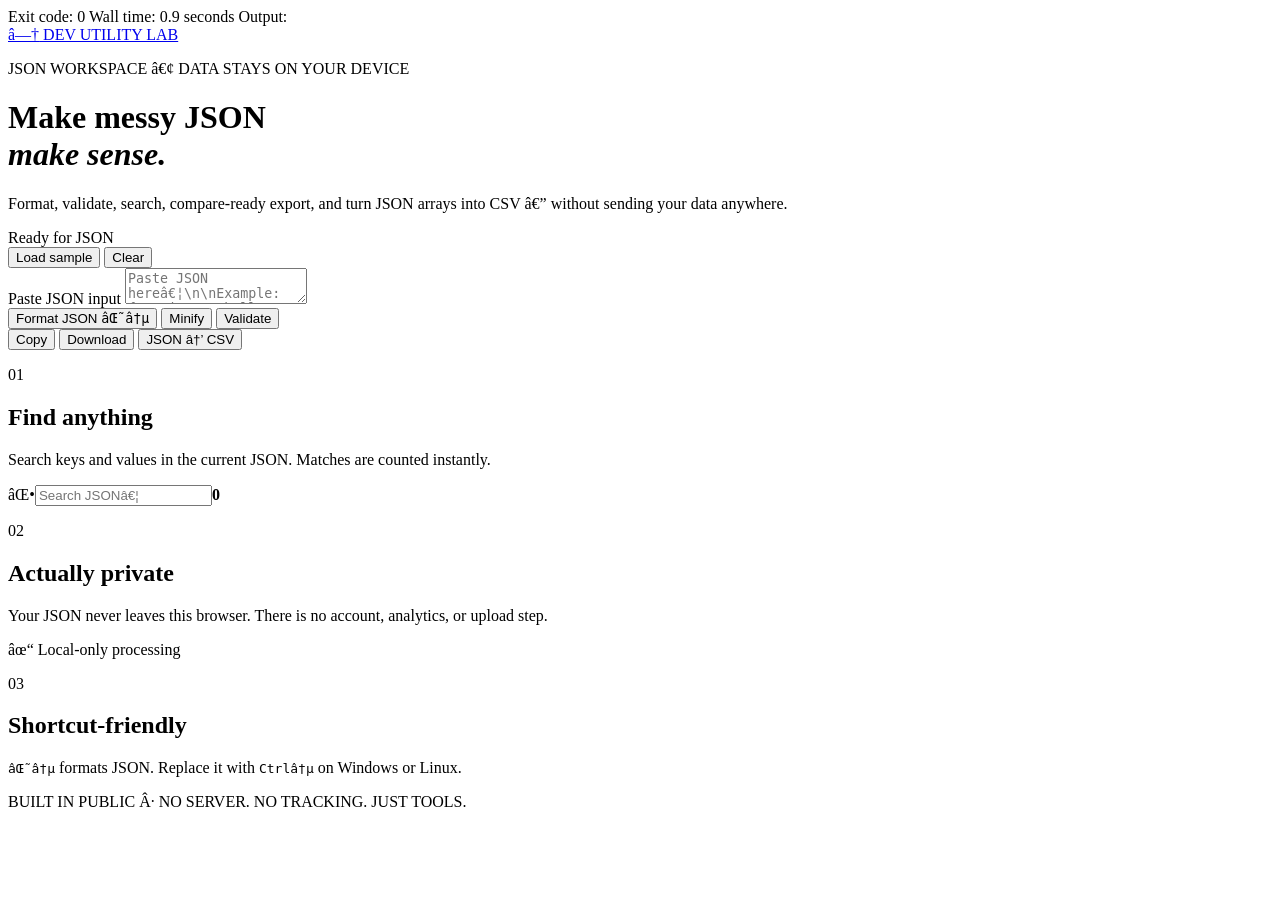
==== index.html @ 0e0b7e1f "feat: add JSON workspace interface" ====
Exit code: 0
Wall time: 0.9 seconds
Output:
<!doctype html>
<html lang="en">
  <head>
    <meta charset="UTF-8" />
    <meta name="viewport" content="width=device-width, initial-scale=1.0" />
    <meta name="description" content="A private, browser-based workspace for formatting, validating, searching, and converting JSON." />
    <title>Dev Utility Lab â€” JSON Workspace</title>
    <link rel="preconnect" href="https://fonts.googleapis.com" />
    <link rel="preconnect" href="https://fonts.gstatic.com" crossorigin />
    <link href="https://fonts.googleapis.com/css2?family=DM+Mono:wght@400;500&family=Manrope:wght@400;500;600;700;800&display=swap" rel="stylesheet" />
    <link rel="stylesheet" href="styles.css" />
  </head>
  <body>
    <main class="shell">
      <header class="hero">
        <a class="brand" href="#top" aria-label="Dev Utility Lab home"><span>â—†</span> DEV UTILITY LAB</a>
        <p class="eyebrow">JSON WORKSPACE <span>â€¢</span> DATA STAYS ON YOUR DEVICE</p>
        <h1>Make messy JSON<br /><em>make sense.</em></h1>
        <p class="intro">Format, validate, search, compare-ready export, and turn JSON arrays into CSV â€” without sending your data anywhere.</p>
      </header>

      <section class="workspace" aria-label="JSON editor">
        <div class="toolbar">
          <div class="status"><span id="status-dot"></span><span id="status">Ready for JSON</span></div>
          <div class="actions">
            <button class="text-button" id="sample">Load sample</button>
            <button class="text-button danger" id="clear">Clear</button>
          </div>
        </div>
        <label class="sr-only" for="input">Paste JSON input</label>
        <textarea id="input" spellcheck="false" placeholder='Paste JSON hereâ€¦\n\nExample: {"project":"hello","active":true}'></textarea>
        <div class="command-bar">
          <button id="format" class="primary">Format JSON <kbd>âŒ˜â†µ</kbd></button>
          <button id="minify">Minify</button>
          <button id="validate">Validate</button>
          <div class="command-spacer"></div>
          <button id="copy">Copy</button>
          <button id="download">Download</button>
          <button id="csv">JSON â†’ CSV</button>
        </div>
      </section>

      <section class="tools" aria-label="JSON tools">
        <article class="tool-card">
          <p class="card-number">01</p>
          <h2>Find anything</h2>
          <p>Search keys and values in the current JSON. Matches are counted instantly.</p>
          <label class="search-box" for="search"><span>âŒ•</span><input id="search" placeholder="Search JSONâ€¦" /><b id="matches">0</b></label>
        </article>
        <article class="tool-card privacy-card">
          <p class="card-number">02</p>
          <h2>Actually private</h2>
          <p>Your JSON never leaves this browser. There is no account, analytics, or upload step.</p>
          <div class="privacy-note"><span>âœ“</span> Local-only processing</div>
        </article>
        <article class="tool-card">
          <p class="card-number">03</p>
          <h2>Shortcut-friendly</h2>
          <p><kbd>âŒ˜â†µ</kbd> formats JSON. Replace it with <kbd>Ctrlâ†µ</kbd> on Windows or Linux.</p>
        </article>
      </section>

      <footer>
        <span>BUILT IN PUBLIC Â· <span id="year"></span></span>
        <span>NO SERVER. NO TRACKING. JUST TOOLS.</span>
      </footer>
    </main>
    <script src="app.js"></script>
  </body>
</html>
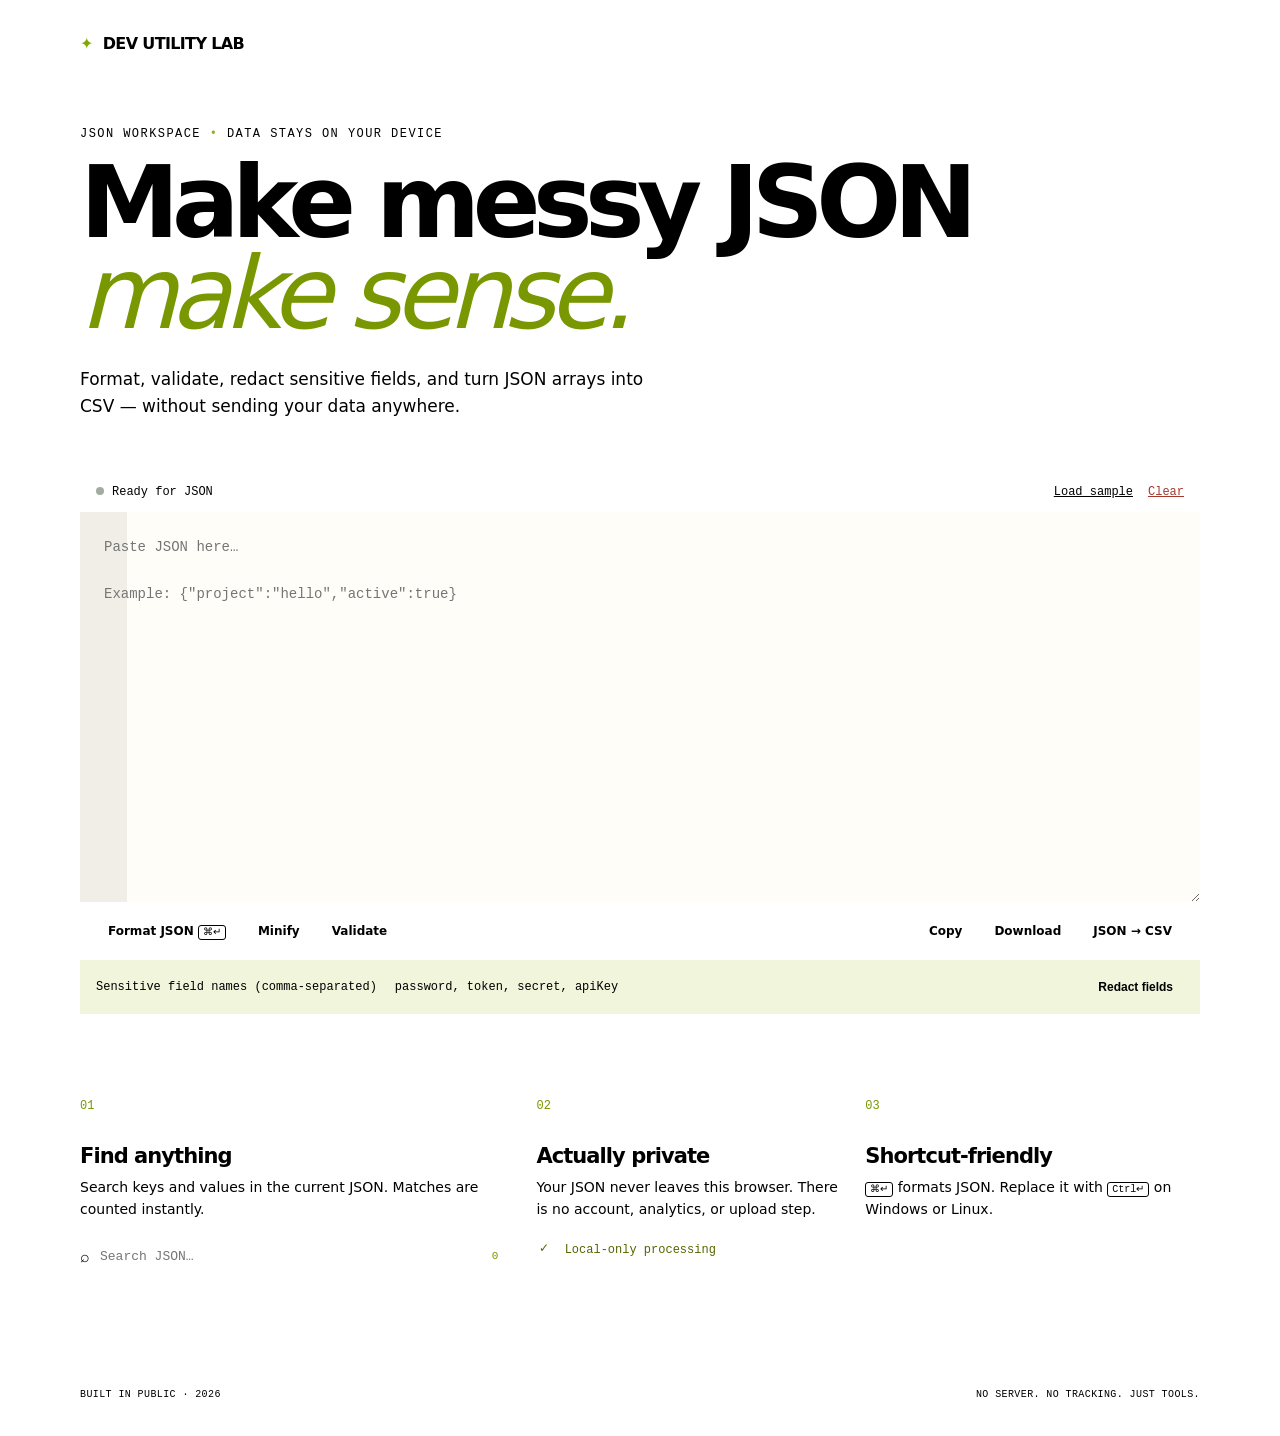
==== commit 1592f64f: "feat: redact sensitive JSON fields" ====
--- a/index.html
+++ b/index.html
@@ -1,13 +1,10 @@
-Exit code: 0
-Wall time: 0.9 seconds
-Output:
 <!doctype html>
 <html lang="en">
   <head>
     <meta charset="UTF-8" />
     <meta name="viewport" content="width=device-width, initial-scale=1.0" />
-    <meta name="description" content="A private, browser-based workspace for formatting, validating, searching, and converting JSON." />
-    <title>Dev Utility Lab â€” JSON Workspace</title>
+    <meta name="description" content="A private, browser-based workspace for formatting, validating, redacting, searching, and converting JSON." />
+    <title>Dev Utility Lab — JSON Workspace</title>
     <link rel="preconnect" href="https://fonts.googleapis.com" />
     <link rel="preconnect" href="https://fonts.gstatic.com" crossorigin />
     <link href="https://fonts.googleapis.com/css2?family=DM+Mono:wght@400;500&family=Manrope:wght@400;500;600;700;800&display=swap" rel="stylesheet" />
@@ -16,30 +13,35 @@
   <body>
     <main class="shell">
       <header class="hero">
-        <a class="brand" href="#top" aria-label="Dev Utility Lab home"><span>â—†</span> DEV UTILITY LAB</a>
-        <p class="eyebrow">JSON WORKSPACE <span>â€¢</span> DATA STAYS ON YOUR DEVICE</p>
+        <a class="brand" href="#top" aria-label="Dev Utility Lab home"><span>✦</span> DEV UTILITY LAB</a>
+        <p class="eyebrow">JSON WORKSPACE <span>•</span> DATA STAYS ON YOUR DEVICE</p>
         <h1>Make messy JSON<br /><em>make sense.</em></h1>
-        <p class="intro">Format, validate, search, compare-ready export, and turn JSON arrays into CSV â€” without sending your data anywhere.</p>
+        <p class="intro">Format, validate, redact sensitive fields, and turn JSON arrays into CSV — without sending your data anywhere.</p>
       </header>
 
       <section class="workspace" aria-label="JSON editor">
         <div class="toolbar">
-          <div class="status"><span id="status-dot"></span><span id="status">Ready for JSON</span></div>
+          <div class="status" aria-live="polite"><span id="status-dot"></span><span id="status">Ready for JSON</span></div>
           <div class="actions">
             <button class="text-button" id="sample">Load sample</button>
             <button class="text-button danger" id="clear">Clear</button>
           </div>
         </div>
         <label class="sr-only" for="input">Paste JSON input</label>
-        <textarea id="input" spellcheck="false" placeholder='Paste JSON hereâ€¦\n\nExample: {"project":"hello","active":true}'></textarea>
+        <textarea id="input" spellcheck="false" placeholder='Paste JSON here…&#10;&#10;Example: {"project":"hello","active":true}'></textarea>
         <div class="command-bar">
-          <button id="format" class="primary">Format JSON <kbd>âŒ˜â†µ</kbd></button>
+          <button id="format" class="primary">Format JSON <kbd>⌘↵</kbd></button>
           <button id="minify">Minify</button>
           <button id="validate">Validate</button>
           <div class="command-spacer"></div>
           <button id="copy">Copy</button>
           <button id="download">Download</button>
-          <button id="csv">JSON â†’ CSV</button>
+          <button id="csv">JSON → CSV</button>
+        </div>
+        <div class="redact-bar">
+          <label for="redact-fields">Sensitive field names <span>(comma-separated)</span></label>
+          <input id="redact-fields" value="password, token, secret, apiKey" spellcheck="false" />
+          <button id="redact" type="button">Redact fields</button>
         </div>
       </section>
 
@@ -48,27 +50,26 @@
           <p class="card-number">01</p>
           <h2>Find anything</h2>
           <p>Search keys and values in the current JSON. Matches are counted instantly.</p>
-          <label class="search-box" for="search"><span>âŒ•</span><input id="search" placeholder="Search JSONâ€¦" /><b id="matches">0</b></label>
+          <label class="search-box" for="search"><span>⌕</span><input id="search" placeholder="Search JSON…" /><b id="matches">0</b></label>
         </article>
         <article class="tool-card privacy-card">
           <p class="card-number">02</p>
           <h2>Actually private</h2>
           <p>Your JSON never leaves this browser. There is no account, analytics, or upload step.</p>
-          <div class="privacy-note"><span>âœ“</span> Local-only processing</div>
+          <div class="privacy-note"><span>✓</span> Local-only processing</div>
         </article>
         <article class="tool-card">
           <p class="card-number">03</p>
           <h2>Shortcut-friendly</h2>
-          <p><kbd>âŒ˜â†µ</kbd> formats JSON. Replace it with <kbd>Ctrlâ†µ</kbd> on Windows or Linux.</p>
+          <p><kbd>⌘↵</kbd> formats JSON. Replace it with <kbd>Ctrl↵</kbd> on Windows or Linux.</p>
         </article>
       </section>
 
       <footer>
-        <span>BUILT IN PUBLIC Â· <span id="year"></span></span>
+        <span>BUILT IN PUBLIC · <span id="year"></span></span>
         <span>NO SERVER. NO TRACKING. JUST TOOLS.</span>
       </footer>
     </main>
     <script src="app.js"></script>
   </body>
 </html>
-
--- a/styles.css
+++ b/styles.css
@@ -0,0 +1,12 @@
+Exit code: 0
+Wall time: 0.8 seconds
+Output:
+:root { --ink:#17211e; --paper:#f6f2e9; --lime:#d6ff4d; --muted:#6c746f; --line:#cdd1c8; --panel:#fffdf8; }
+* { box-sizing:border-box; } body { margin:0; background:var(--paper); color:var(--ink); font-family:Manrope,system-ui,sans-serif; } button,input,textarea { font:inherit; } button { cursor:pointer; }
+.shell { width:min(1120px,calc(100% - 40px)); margin:auto; }.hero { padding:34px 0 52px; }.brand { color:var(--ink); font-weight:800; letter-spacing:-.04em; text-decoration:none; }.brand span { color:#82a900; margin-right:5px; }.eyebrow { margin:74px 0 16px; font:500 12px 'DM Mono',monospace; letter-spacing:.12em; }.eyebrow span { color:#8fad28; }.hero h1 { font-size:clamp(48px,8vw,100px); letter-spacing:-.075em; line-height:.91; margin:0; }.hero em { color:#789700; font-weight:400; }.intro { max-width:570px; color:var(--muted); font-size:17px; line-height:1.6; margin:27px 0 0; }
+.workspace { border:1.5px solid var(--ink); background:var(--panel); box-shadow:7px 7px 0 var(--ink); }.toolbar,.command-bar { display:flex; align-items:center; padding:13px 16px; border-bottom:1px solid var(--line); }.status { font:500 12px 'DM Mono',monospace; color:var(--muted); }.status span:first-child { display:inline-block; width:8px;height:8px;border-radius:50%;background:#a4aba3;margin-right:8px; }.status .ok { background:#86b300; }.status .error { background:#dc5447; }.actions { margin-left:auto; display:flex; gap:15px; }.text-button { border:0;background:transparent;padding:0;font:500 12px 'DM Mono',monospace; text-decoration:underline; }.danger { color:#a4382e; }
+textarea { display:block; width:100%; min-height:390px; border:0; resize:vertical; outline:0; padding:24px; background:linear-gradient(90deg,#f0eee7 47px,#fffdf8 47px); font:14px/1.65 'DM Mono',monospace; color:var(--ink); tab-size:2; }.command-bar { border-top:1px solid var(--line);border-bottom:0;gap:8px;flex-wrap:wrap; }.command-bar button { border:1px solid var(--ink); background:var(--panel); padding:9px 12px; font-size:12px;font-weight:700; }.command-bar .primary { background:var(--lime); }.command-bar button:hover { transform:translate(-1px,-1px); box-shadow:2px 2px 0 var(--ink); }.command-spacer { flex:1; } kbd { border:1px solid currentColor;border-radius:3px;padding:1px 4px;font:10px 'DM Mono',monospace; }
+.redact-bar { display:flex; align-items:center; gap:10px; padding:12px 16px; border-top:1px solid var(--line); background:#f0f5db; font:12px 'DM Mono',monospace; }.redact-bar label { font-weight:500; white-space:nowrap; }.redact-bar label span { color:var(--muted); font-weight:400; }.redact-bar input { min-width:0; flex:1; border:1px solid var(--line); border-radius:2px; padding:8px; background:var(--panel); font:12px 'DM Mono',monospace; color:var(--ink); }.redact-bar input:focus { outline:2px solid #86b300; outline-offset:1px; }.redact-bar button { border:1px solid var(--ink); background:var(--lime); padding:8px 11px; font:700 12px Manrope,sans-serif; white-space:nowrap; }.redact-bar button:hover { transform:translate(-1px,-1px); box-shadow:2px 2px 0 var(--ink); }
+.tools { display:grid;grid-template-columns:1.25fr 1fr 1fr;gap:16px;margin:72px 0; }.tool-card { min-height:214px;border-top:1.5px solid var(--ink);padding:13px 0; }.card-number { margin:0;color:#789700;font:12px 'DM Mono',monospace; }.tool-card h2 { letter-spacing:-.045em;margin:31px 0 9px;font-size:21px; }.tool-card>p:not(.card-number) { margin:0;color:var(--muted);font-size:14px;line-height:1.55; }.search-box { display:flex;align-items:center;border-bottom:1px solid var(--ink);margin-top:19px;padding:7px 0;gap:8px; }.search-box input { background:transparent;border:0;outline:0;width:100%;font:13px 'DM Mono',monospace; }.search-box b { font:11px 'DM Mono',monospace;color:#789700; }.privacy-card { padding-left:22px;border-left:1px solid var(--line); }.privacy-note { margin-top:20px;font:12px 'DM Mono',monospace;color:#526700; }.privacy-note span { display:inline-grid;place-items:center;background:var(--lime);border-radius:50%;width:16px;height:16px;color:var(--ink);margin-right:5px; }footer { display:flex;justify-content:space-between;border-top:1px solid var(--ink);padding:17px 0 36px;font:10px 'DM Mono',monospace;letter-spacing:.04em;color:var(--muted); }.sr-only { position:absolute;width:1px;height:1px;overflow:hidden;clip:rect(0,0,0,0); }
+@media(max-width:720px) { .shell{width:min(100% - 28px,1120px)}.hero{padding-top:24px}.eyebrow{margin-top:50px}.tools{grid-template-columns:1fr;margin:54px 0}.privacy-card{padding-left:0;border-left:0}.workspace{box-shadow:4px 4px 0 var(--ink)}textarea{min-height:300px}.command-spacer{display:none;flex-basis:100%}.redact-bar{align-items:stretch;flex-direction:column}.redact-bar label{white-space:normal}.redact-bar button{align-self:flex-start}footer{gap:10px;flex-direction:column} }
+
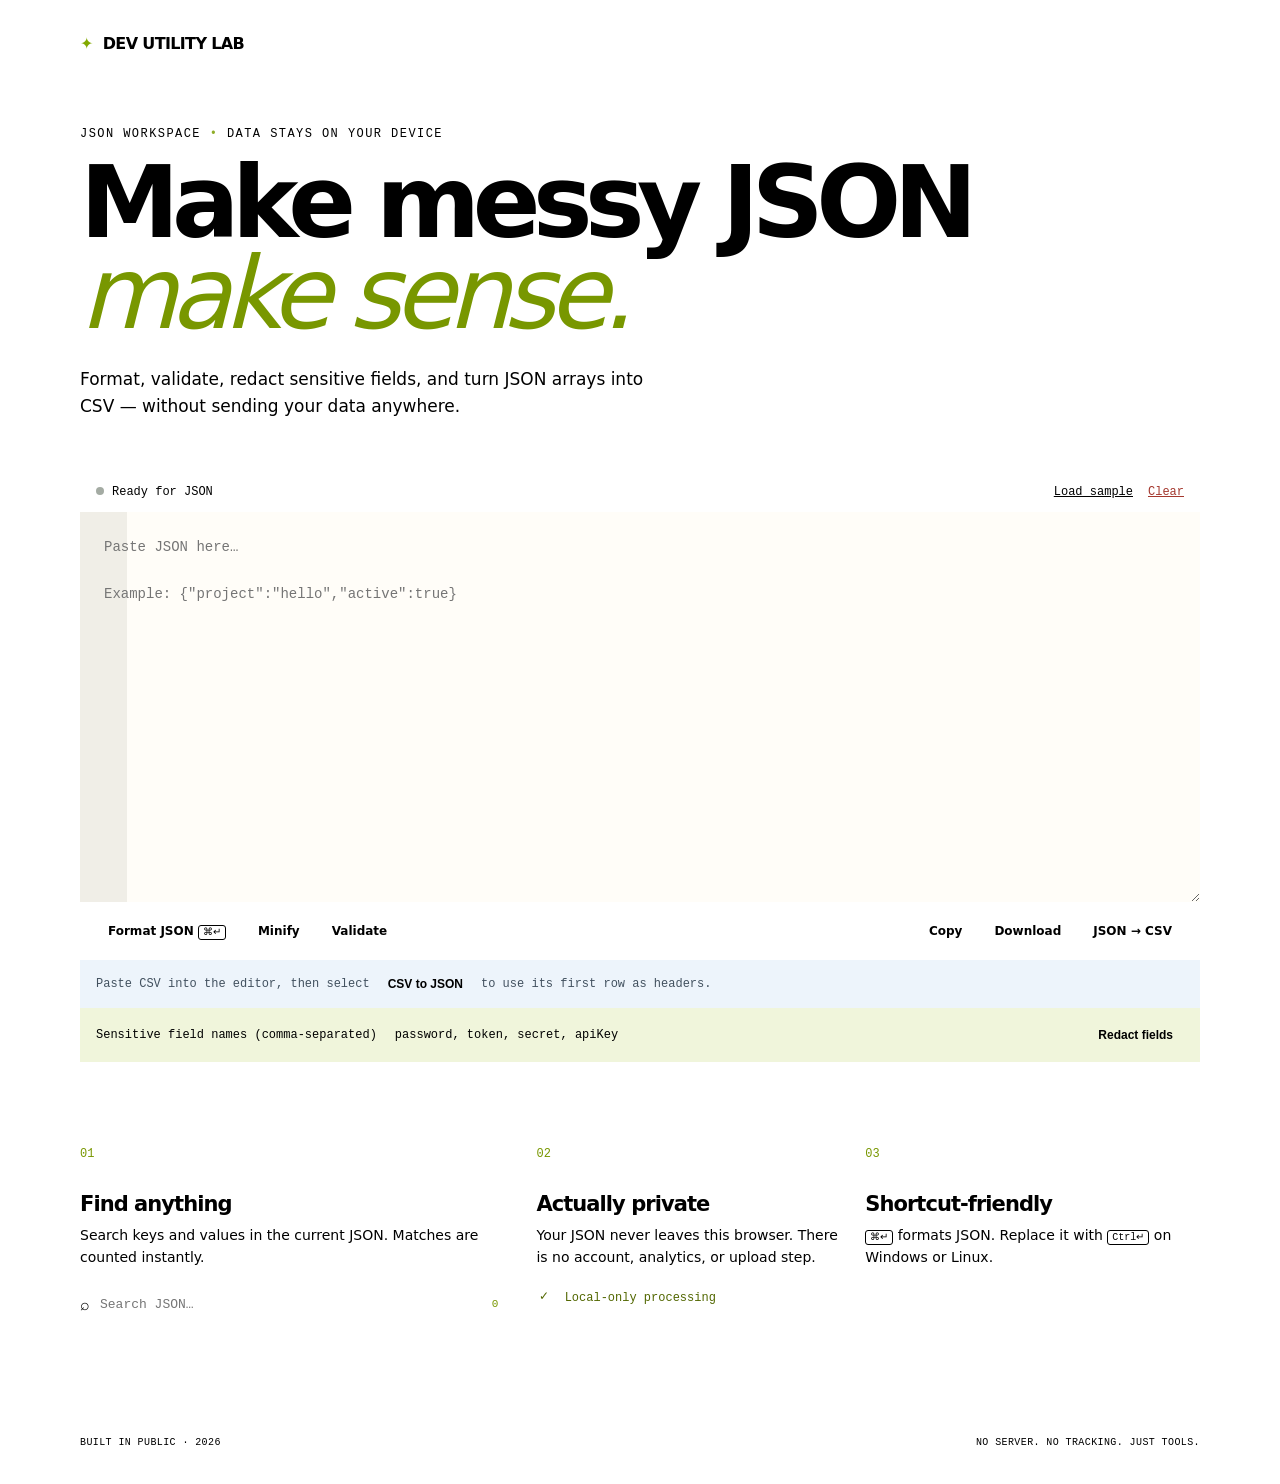
==== commit 3f5a04e5: "feat: convert CSV tables to JSON" ====
--- a/index.html
+++ b/index.html
@@ -3,7 +3,7 @@
   <head>
     <meta charset="UTF-8" />
     <meta name="viewport" content="width=device-width, initial-scale=1.0" />
-    <meta name="description" content="A private, browser-based workspace for formatting, validating, redacting, searching, and converting JSON." />
+    <meta name="description" content="A private, browser-based workspace for formatting, validating, redacting, searching, and converting JSON and CSV." />
     <title>Dev Utility Lab — JSON Workspace</title>
     <link rel="preconnect" href="https://fonts.googleapis.com" />
     <link rel="preconnect" href="https://fonts.gstatic.com" crossorigin />
@@ -37,6 +37,11 @@
           <button id="copy">Copy</button>
           <button id="download">Download</button>
           <button id="csv">JSON → CSV</button>
+        </div>
+        <div class="csv-import-bar">
+          <span>Paste CSV into the editor, then select</span>
+          <button id="csv-to-json" type="button">CSV to JSON</button>
+          <span>to use its first row as headers.</span>
         </div>
         <div class="redact-bar">
           <label for="redact-fields">Sensitive field names <span>(comma-separated)</span></label>
--- a/styles.css
+++ b/styles.css
@@ -7,6 +7,7 @@
 .workspace { border:1.5px solid var(--ink); background:var(--panel); box-shadow:7px 7px 0 var(--ink); }.toolbar,.command-bar { display:flex; align-items:center; padding:13px 16px; border-bottom:1px solid var(--line); }.status { font:500 12px 'DM Mono',monospace; color:var(--muted); }.status span:first-child { display:inline-block; width:8px;height:8px;border-radius:50%;background:#a4aba3;margin-right:8px; }.status .ok { background:#86b300; }.status .error { background:#dc5447; }.actions { margin-left:auto; display:flex; gap:15px; }.text-button { border:0;background:transparent;padding:0;font:500 12px 'DM Mono',monospace; text-decoration:underline; }.danger { color:#a4382e; }
 textarea { display:block; width:100%; min-height:390px; border:0; resize:vertical; outline:0; padding:24px; background:linear-gradient(90deg,#f0eee7 47px,#fffdf8 47px); font:14px/1.65 'DM Mono',monospace; color:var(--ink); tab-size:2; }.command-bar { border-top:1px solid var(--line);border-bottom:0;gap:8px;flex-wrap:wrap; }.command-bar button { border:1px solid var(--ink); background:var(--panel); padding:9px 12px; font-size:12px;font-weight:700; }.command-bar .primary { background:var(--lime); }.command-bar button:hover { transform:translate(-1px,-1px); box-shadow:2px 2px 0 var(--ink); }.command-spacer { flex:1; } kbd { border:1px solid currentColor;border-radius:3px;padding:1px 4px;font:10px 'DM Mono',monospace; }
 .redact-bar { display:flex; align-items:center; gap:10px; padding:12px 16px; border-top:1px solid var(--line); background:#f0f5db; font:12px 'DM Mono',monospace; }.redact-bar label { font-weight:500; white-space:nowrap; }.redact-bar label span { color:var(--muted); font-weight:400; }.redact-bar input { min-width:0; flex:1; border:1px solid var(--line); border-radius:2px; padding:8px; background:var(--panel); font:12px 'DM Mono',monospace; color:var(--ink); }.redact-bar input:focus { outline:2px solid #86b300; outline-offset:1px; }.redact-bar button { border:1px solid var(--ink); background:var(--lime); padding:8px 11px; font:700 12px Manrope,sans-serif; white-space:nowrap; }.redact-bar button:hover { transform:translate(-1px,-1px); box-shadow:2px 2px 0 var(--ink); }
+.csv-import-bar { display:flex; align-items:center; gap:8px; padding:10px 16px; border-top:1px solid var(--line); background:#edf4fb; color:#42515f; font:12px 'DM Mono',monospace; }.csv-import-bar button { border:1px solid var(--ink); background:var(--panel); padding:7px 10px; font:700 12px Manrope,sans-serif; white-space:nowrap; }.csv-import-bar button:hover { transform:translate(-1px,-1px); box-shadow:2px 2px 0 var(--ink); }
 .tools { display:grid;grid-template-columns:1.25fr 1fr 1fr;gap:16px;margin:72px 0; }.tool-card { min-height:214px;border-top:1.5px solid var(--ink);padding:13px 0; }.card-number { margin:0;color:#789700;font:12px 'DM Mono',monospace; }.tool-card h2 { letter-spacing:-.045em;margin:31px 0 9px;font-size:21px; }.tool-card>p:not(.card-number) { margin:0;color:var(--muted);font-size:14px;line-height:1.55; }.search-box { display:flex;align-items:center;border-bottom:1px solid var(--ink);margin-top:19px;padding:7px 0;gap:8px; }.search-box input { background:transparent;border:0;outline:0;width:100%;font:13px 'DM Mono',monospace; }.search-box b { font:11px 'DM Mono',monospace;color:#789700; }.privacy-card { padding-left:22px;border-left:1px solid var(--line); }.privacy-note { margin-top:20px;font:12px 'DM Mono',monospace;color:#526700; }.privacy-note span { display:inline-grid;place-items:center;background:var(--lime);border-radius:50%;width:16px;height:16px;color:var(--ink);margin-right:5px; }footer { display:flex;justify-content:space-between;border-top:1px solid var(--ink);padding:17px 0 36px;font:10px 'DM Mono',monospace;letter-spacing:.04em;color:var(--muted); }.sr-only { position:absolute;width:1px;height:1px;overflow:hidden;clip:rect(0,0,0,0); }
-@media(max-width:720px) { .shell{width:min(100% - 28px,1120px)}.hero{padding-top:24px}.eyebrow{margin-top:50px}.tools{grid-template-columns:1fr;margin:54px 0}.privacy-card{padding-left:0;border-left:0}.workspace{box-shadow:4px 4px 0 var(--ink)}textarea{min-height:300px}.command-spacer{display:none;flex-basis:100%}.redact-bar{align-items:stretch;flex-direction:column}.redact-bar label{white-space:normal}.redact-bar button{align-self:flex-start}footer{gap:10px;flex-direction:column} }
+@media(max-width:720px) { .shell{width:min(100% - 28px,1120px)}.hero{padding-top:24px}.eyebrow{margin-top:50px}.tools{grid-template-columns:1fr;margin:54px 0}.privacy-card{padding-left:0;border-left:0}.workspace{box-shadow:4px 4px 0 var(--ink)}textarea{min-height:300px}.command-spacer{display:none;flex-basis:100%}.csv-import-bar,.redact-bar{align-items:stretch;flex-direction:column}.redact-bar label{white-space:normal}.csv-import-bar button,.redact-bar button{align-self:flex-start}footer{gap:10px;flex-direction:column} }
 
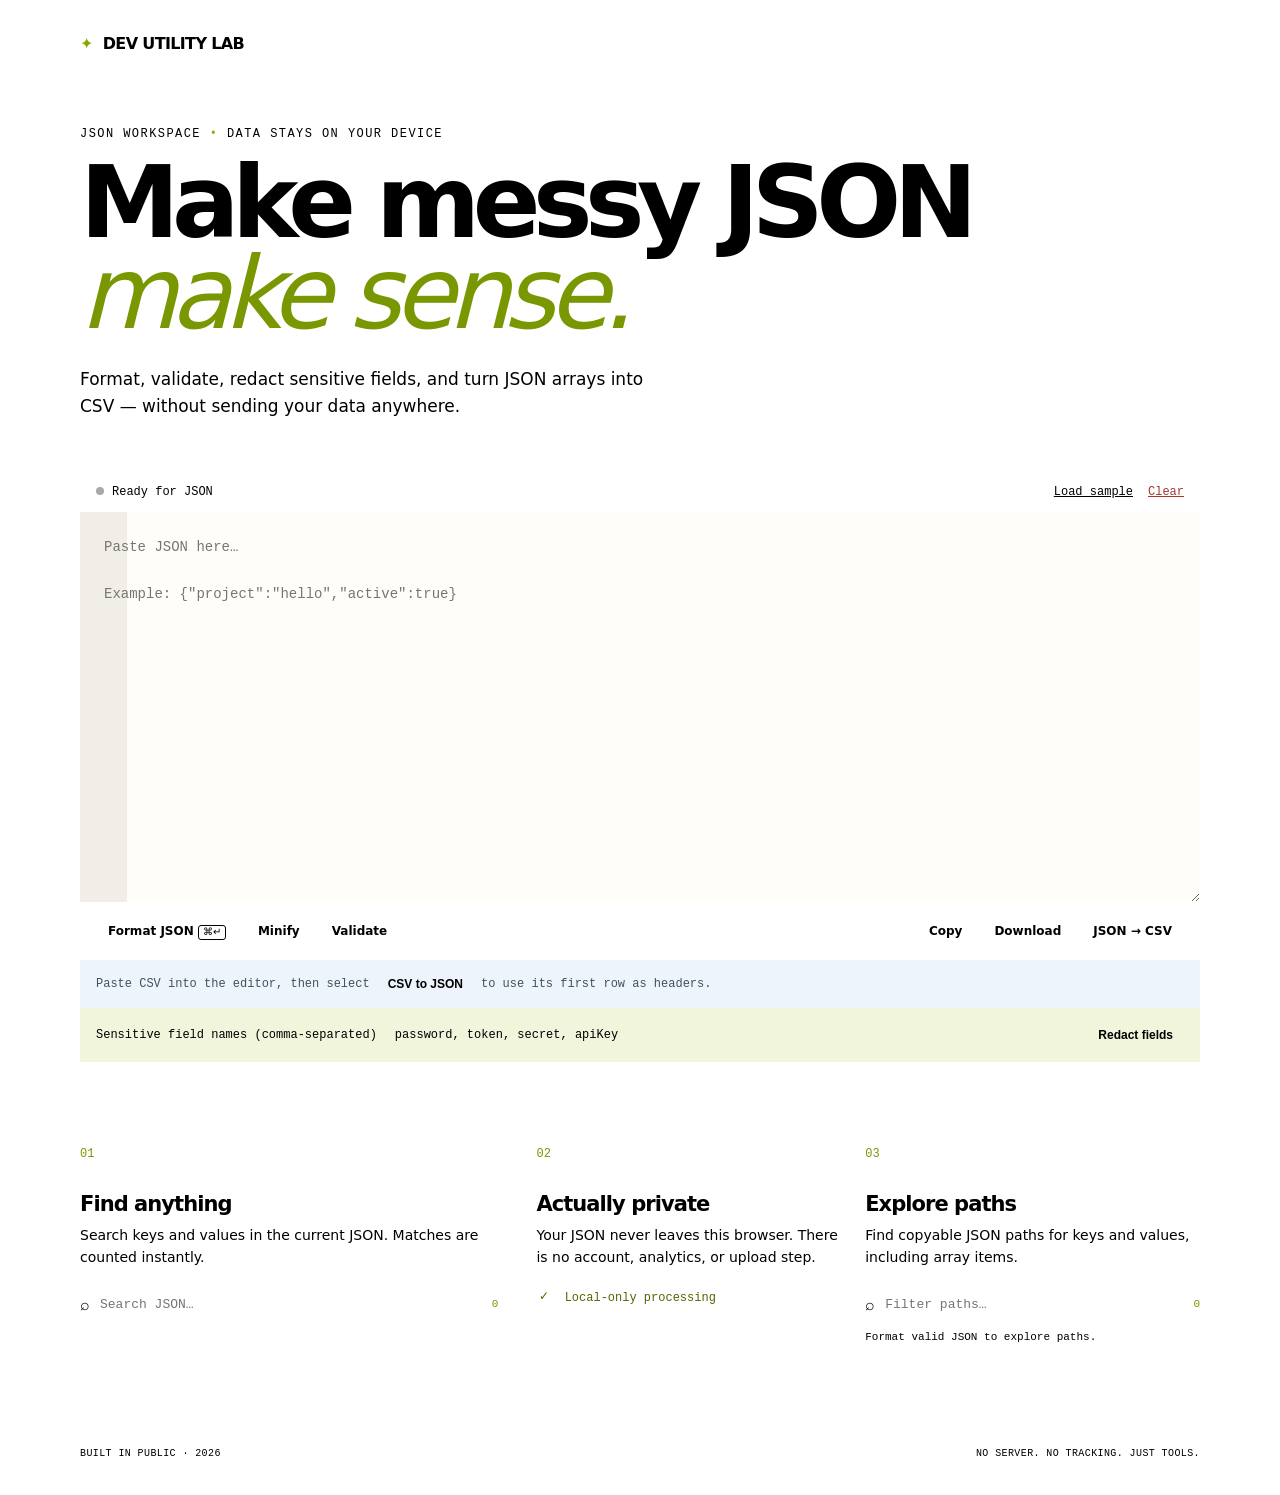
==== commit 0e213734: "feat: add JSON path explorer" ====
--- a/index.html
+++ b/index.html
@@ -65,8 +65,10 @@
         </article>
         <article class="tool-card">
           <p class="card-number">03</p>
-          <h2>Shortcut-friendly</h2>
-          <p><kbd>⌘↵</kbd> formats JSON. Replace it with <kbd>Ctrl↵</kbd> on Windows or Linux.</p>
+          <h2>Explore paths</h2>
+          <p>Find copyable JSON paths for keys and values, including array items.</p>
+          <label class="search-box" for="path-search"><span>⌕</span><input id="path-search" placeholder="Filter paths…" /><b id="path-count">0</b></label>
+          <div class="path-results" id="path-results" aria-live="polite" aria-label="JSON path results">Format valid JSON to explore paths.</div>
         </article>
       </section>
 
--- a/styles.css
+++ b/styles.css
@@ -2,6 +2,7 @@
 Wall time: 0.8 seconds
 Output:
 :root { --ink:#17211e; --paper:#f6f2e9; --lime:#d6ff4d; --muted:#6c746f; --line:#cdd1c8; --panel:#fffdf8; }
+.path-results { max-height:105px; overflow:auto; margin-top:9px; font:11px/1.45 'DM Mono',monospace; color:var(--muted); }.path-result { display:flex; width:100%; align-items:baseline; justify-content:space-between; gap:8px; border:0; border-bottom:1px solid var(--line); padding:5px 1px; background:transparent; color:var(--ink); text-align:left; }.path-result:hover,.path-result:focus-visible { background:var(--lime); outline:1px solid var(--ink); }.path-result code { overflow:hidden; text-overflow:ellipsis; white-space:nowrap; }.path-result span { overflow:hidden; text-overflow:ellipsis; white-space:nowrap; color:var(--muted); }.path-results p { margin:7px 0; }
 * { box-sizing:border-box; } body { margin:0; background:var(--paper); color:var(--ink); font-family:Manrope,system-ui,sans-serif; } button,input,textarea { font:inherit; } button { cursor:pointer; }
 .shell { width:min(1120px,calc(100% - 40px)); margin:auto; }.hero { padding:34px 0 52px; }.brand { color:var(--ink); font-weight:800; letter-spacing:-.04em; text-decoration:none; }.brand span { color:#82a900; margin-right:5px; }.eyebrow { margin:74px 0 16px; font:500 12px 'DM Mono',monospace; letter-spacing:.12em; }.eyebrow span { color:#8fad28; }.hero h1 { font-size:clamp(48px,8vw,100px); letter-spacing:-.075em; line-height:.91; margin:0; }.hero em { color:#789700; font-weight:400; }.intro { max-width:570px; color:var(--muted); font-size:17px; line-height:1.6; margin:27px 0 0; }
 .workspace { border:1.5px solid var(--ink); background:var(--panel); box-shadow:7px 7px 0 var(--ink); }.toolbar,.command-bar { display:flex; align-items:center; padding:13px 16px; border-bottom:1px solid var(--line); }.status { font:500 12px 'DM Mono',monospace; color:var(--muted); }.status span:first-child { display:inline-block; width:8px;height:8px;border-radius:50%;background:#a4aba3;margin-right:8px; }.status .ok { background:#86b300; }.status .error { background:#dc5447; }.actions { margin-left:auto; display:flex; gap:15px; }.text-button { border:0;background:transparent;padding:0;font:500 12px 'DM Mono',monospace; text-decoration:underline; }.danger { color:#a4382e; }
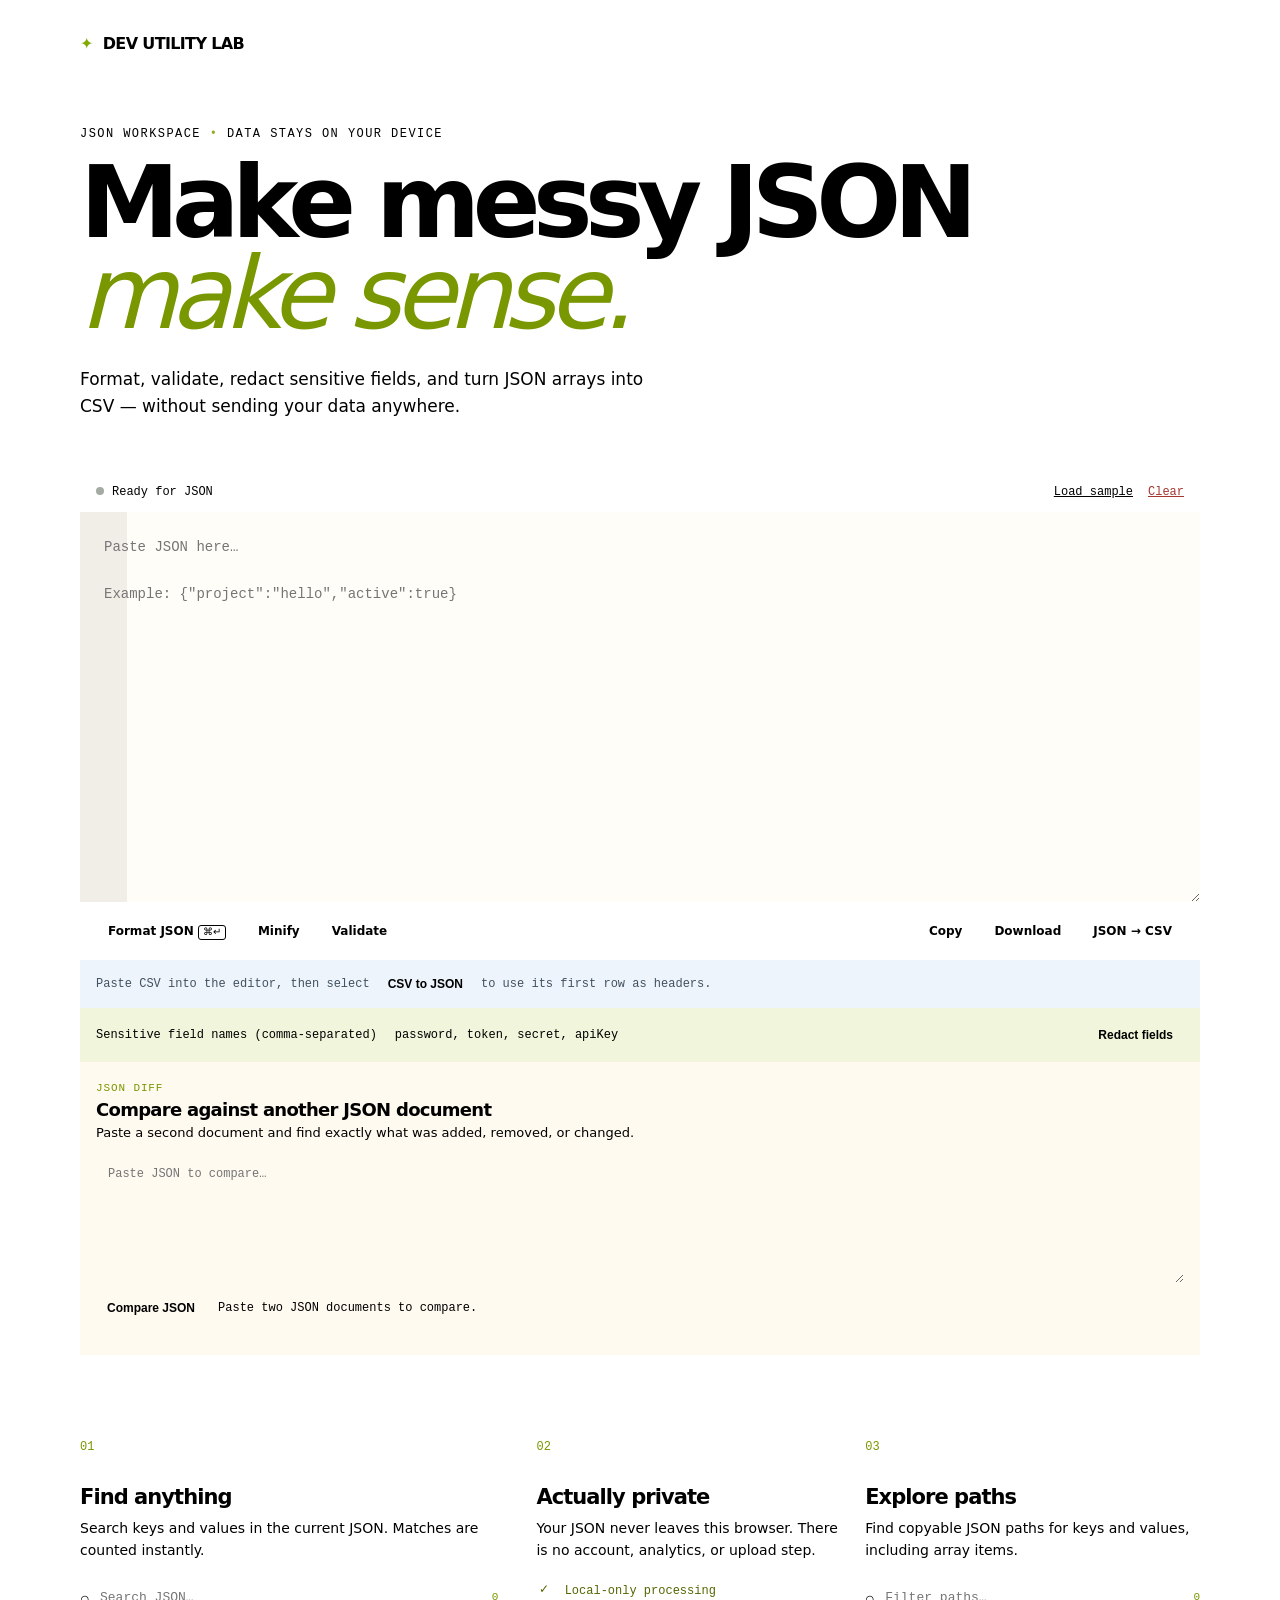
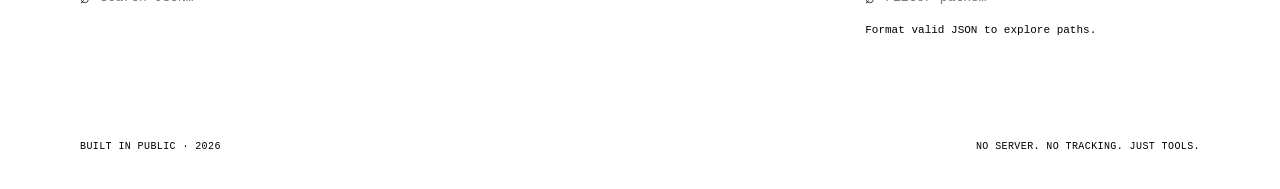
==== commit e2908d18: "feat: add local JSON diff" ====
--- a/index.html
+++ b/index.html
@@ -48,6 +48,13 @@
           <input id="redact-fields" value="password, token, secret, apiKey" spellcheck="false" />
           <button id="redact" type="button">Redact fields</button>
         </div>
+        <div class="diff-panel" aria-labelledby="diff-title">
+          <div><p class="diff-kicker">JSON DIFF</p><h2 id="diff-title">Compare against another JSON document</h2><p>Paste a second document and find exactly what was added, removed, or changed.</p></div>
+          <label class="sr-only" for="diff-input">JSON to compare</label>
+          <textarea id="diff-input" class="diff-input" spellcheck="false" placeholder="Paste JSON to compare…"></textarea>
+          <div class="diff-actions"><button id="compare" type="button">Compare JSON</button><span id="diff-summary" aria-live="polite">Paste two JSON documents to compare.</span></div>
+          <div class="diff-results" id="diff-results" aria-live="polite"></div>
+        </div>
       </section>
 
       <section class="tools" aria-label="JSON tools">
--- a/styles.css
+++ b/styles.css
@@ -8,6 +8,7 @@
 .workspace { border:1.5px solid var(--ink); background:var(--panel); box-shadow:7px 7px 0 var(--ink); }.toolbar,.command-bar { display:flex; align-items:center; padding:13px 16px; border-bottom:1px solid var(--line); }.status { font:500 12px 'DM Mono',monospace; color:var(--muted); }.status span:first-child { display:inline-block; width:8px;height:8px;border-radius:50%;background:#a4aba3;margin-right:8px; }.status .ok { background:#86b300; }.status .error { background:#dc5447; }.actions { margin-left:auto; display:flex; gap:15px; }.text-button { border:0;background:transparent;padding:0;font:500 12px 'DM Mono',monospace; text-decoration:underline; }.danger { color:#a4382e; }
 textarea { display:block; width:100%; min-height:390px; border:0; resize:vertical; outline:0; padding:24px; background:linear-gradient(90deg,#f0eee7 47px,#fffdf8 47px); font:14px/1.65 'DM Mono',monospace; color:var(--ink); tab-size:2; }.command-bar { border-top:1px solid var(--line);border-bottom:0;gap:8px;flex-wrap:wrap; }.command-bar button { border:1px solid var(--ink); background:var(--panel); padding:9px 12px; font-size:12px;font-weight:700; }.command-bar .primary { background:var(--lime); }.command-bar button:hover { transform:translate(-1px,-1px); box-shadow:2px 2px 0 var(--ink); }.command-spacer { flex:1; } kbd { border:1px solid currentColor;border-radius:3px;padding:1px 4px;font:10px 'DM Mono',monospace; }
 .redact-bar { display:flex; align-items:center; gap:10px; padding:12px 16px; border-top:1px solid var(--line); background:#f0f5db; font:12px 'DM Mono',monospace; }.redact-bar label { font-weight:500; white-space:nowrap; }.redact-bar label span { color:var(--muted); font-weight:400; }.redact-bar input { min-width:0; flex:1; border:1px solid var(--line); border-radius:2px; padding:8px; background:var(--panel); font:12px 'DM Mono',monospace; color:var(--ink); }.redact-bar input:focus { outline:2px solid #86b300; outline-offset:1px; }.redact-bar button { border:1px solid var(--ink); background:var(--lime); padding:8px 11px; font:700 12px Manrope,sans-serif; white-space:nowrap; }.redact-bar button:hover { transform:translate(-1px,-1px); box-shadow:2px 2px 0 var(--ink); }
+.diff-panel { border-top:1px solid var(--line); padding:20px 16px; background:#fffaf0; }.diff-kicker { margin:0 0 5px; color:#789700; font:11px 'DM Mono',monospace; letter-spacing:.08em; }.diff-panel h2 { margin:0; font-size:18px; letter-spacing:-.04em; }.diff-panel p:not(.diff-kicker) { margin:5px 0 13px; color:var(--muted); font-size:13px; }.diff-input { min-height:130px; padding:12px; border:1px solid var(--line); background:var(--panel); font:12px/1.55 'DM Mono',monospace; }.diff-input:focus { outline:2px solid #86b300; outline-offset:1px; }.diff-actions { display:flex; align-items:center; gap:12px; margin-top:10px; font:12px 'DM Mono',monospace; color:var(--muted); }.diff-actions button { border:1px solid var(--ink); background:var(--lime); padding:8px 11px; font:700 12px Manrope,sans-serif; }.diff-actions button:hover { transform:translate(-1px,-1px); box-shadow:2px 2px 0 var(--ink); }.diff-results { max-height:225px; overflow:auto; margin-top:12px; font:12px/1.5 'DM Mono',monospace; }.diff-result { display:grid; grid-template-columns:76px minmax(0,1fr); gap:10px; padding:7px 0; border-top:1px solid var(--line); }.diff-kind { font-weight:700; text-transform:uppercase; }.diff-result.added .diff-kind { color:#527000; }.diff-result.removed .diff-kind { color:#a4382e; }.diff-result.changed .diff-kind { color:#805c00; }.diff-result code,.diff-detail { overflow-wrap:anywhere; }.diff-detail { color:var(--muted); }
 .csv-import-bar { display:flex; align-items:center; gap:8px; padding:10px 16px; border-top:1px solid var(--line); background:#edf4fb; color:#42515f; font:12px 'DM Mono',monospace; }.csv-import-bar button { border:1px solid var(--ink); background:var(--panel); padding:7px 10px; font:700 12px Manrope,sans-serif; white-space:nowrap; }.csv-import-bar button:hover { transform:translate(-1px,-1px); box-shadow:2px 2px 0 var(--ink); }
 .tools { display:grid;grid-template-columns:1.25fr 1fr 1fr;gap:16px;margin:72px 0; }.tool-card { min-height:214px;border-top:1.5px solid var(--ink);padding:13px 0; }.card-number { margin:0;color:#789700;font:12px 'DM Mono',monospace; }.tool-card h2 { letter-spacing:-.045em;margin:31px 0 9px;font-size:21px; }.tool-card>p:not(.card-number) { margin:0;color:var(--muted);font-size:14px;line-height:1.55; }.search-box { display:flex;align-items:center;border-bottom:1px solid var(--ink);margin-top:19px;padding:7px 0;gap:8px; }.search-box input { background:transparent;border:0;outline:0;width:100%;font:13px 'DM Mono',monospace; }.search-box b { font:11px 'DM Mono',monospace;color:#789700; }.privacy-card { padding-left:22px;border-left:1px solid var(--line); }.privacy-note { margin-top:20px;font:12px 'DM Mono',monospace;color:#526700; }.privacy-note span { display:inline-grid;place-items:center;background:var(--lime);border-radius:50%;width:16px;height:16px;color:var(--ink);margin-right:5px; }footer { display:flex;justify-content:space-between;border-top:1px solid var(--ink);padding:17px 0 36px;font:10px 'DM Mono',monospace;letter-spacing:.04em;color:var(--muted); }.sr-only { position:absolute;width:1px;height:1px;overflow:hidden;clip:rect(0,0,0,0); }
 @media(max-width:720px) { .shell{width:min(100% - 28px,1120px)}.hero{padding-top:24px}.eyebrow{margin-top:50px}.tools{grid-template-columns:1fr;margin:54px 0}.privacy-card{padding-left:0;border-left:0}.workspace{box-shadow:4px 4px 0 var(--ink)}textarea{min-height:300px}.command-spacer{display:none;flex-basis:100%}.csv-import-bar,.redact-bar{align-items:stretch;flex-direction:column}.redact-bar label{white-space:normal}.csv-import-bar button,.redact-bar button{align-self:flex-start}footer{gap:10px;flex-direction:column} }
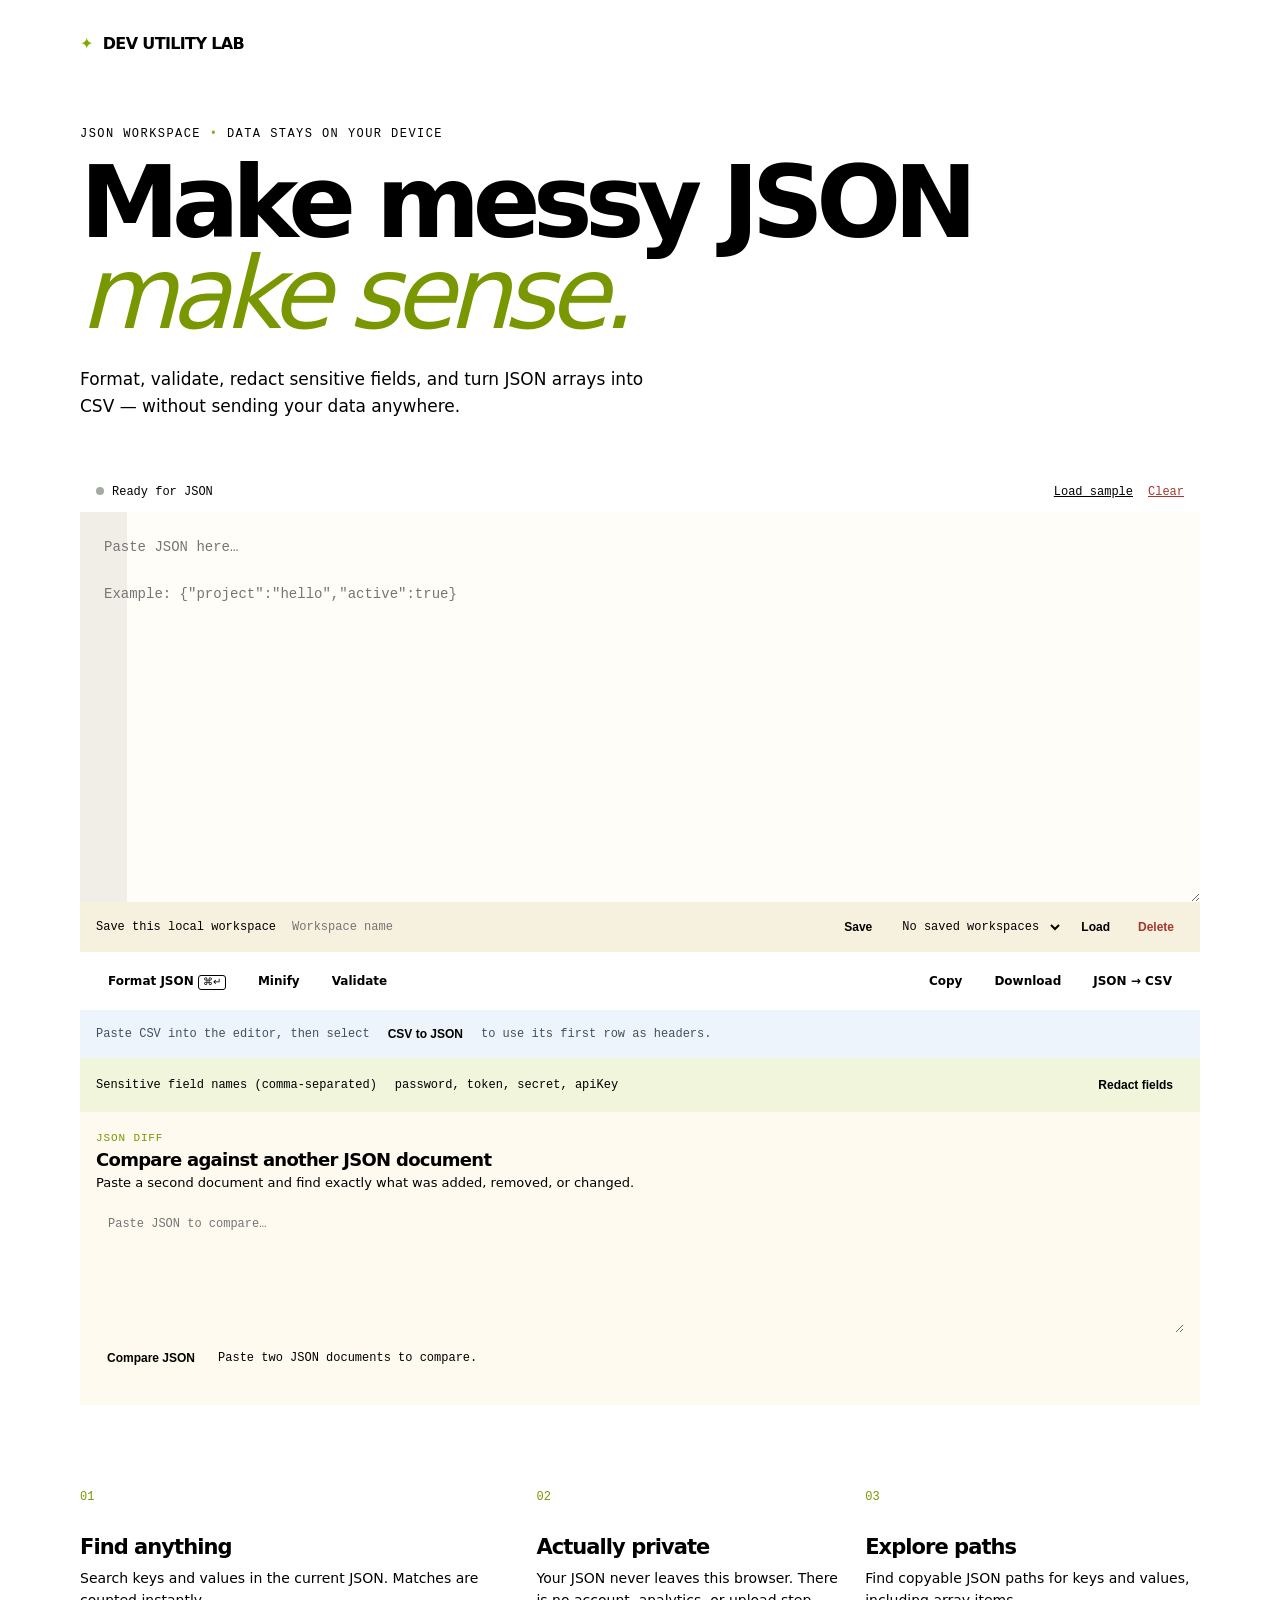
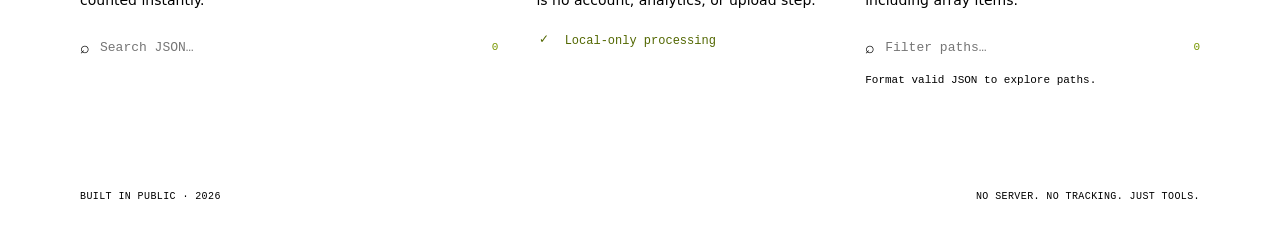
==== commit a707629f: "feat: save local JSON workspaces" ====
--- a/index.html
+++ b/index.html
@@ -29,6 +29,15 @@
         </div>
         <label class="sr-only" for="input">Paste JSON input</label>
         <textarea id="input" spellcheck="false" placeholder='Paste JSON here…&#10;&#10;Example: {"project":"hello","active":true}'></textarea>
+        <div class="workspace-save-bar" aria-label="Saved local workspaces">
+          <label for="workspace-name">Save this local workspace</label>
+          <input id="workspace-name" maxlength="60" autocomplete="off" placeholder="Workspace name" />
+          <button id="save-workspace" type="button">Save</button>
+          <label class="sr-only" for="workspace-list">Saved workspaces</label>
+          <select id="workspace-list" aria-label="Saved local workspaces"><option value="">No saved workspaces</option></select>
+          <button id="load-workspace" type="button">Load</button>
+          <button id="delete-workspace" class="danger-action" type="button">Delete</button>
+        </div>
         <div class="command-bar">
           <button id="format" class="primary">Format JSON <kbd>⌘↵</kbd></button>
           <button id="minify">Minify</button>
--- a/styles.css
+++ b/styles.css
@@ -7,9 +7,10 @@
 .shell { width:min(1120px,calc(100% - 40px)); margin:auto; }.hero { padding:34px 0 52px; }.brand { color:var(--ink); font-weight:800; letter-spacing:-.04em; text-decoration:none; }.brand span { color:#82a900; margin-right:5px; }.eyebrow { margin:74px 0 16px; font:500 12px 'DM Mono',monospace; letter-spacing:.12em; }.eyebrow span { color:#8fad28; }.hero h1 { font-size:clamp(48px,8vw,100px); letter-spacing:-.075em; line-height:.91; margin:0; }.hero em { color:#789700; font-weight:400; }.intro { max-width:570px; color:var(--muted); font-size:17px; line-height:1.6; margin:27px 0 0; }
 .workspace { border:1.5px solid var(--ink); background:var(--panel); box-shadow:7px 7px 0 var(--ink); }.toolbar,.command-bar { display:flex; align-items:center; padding:13px 16px; border-bottom:1px solid var(--line); }.status { font:500 12px 'DM Mono',monospace; color:var(--muted); }.status span:first-child { display:inline-block; width:8px;height:8px;border-radius:50%;background:#a4aba3;margin-right:8px; }.status .ok { background:#86b300; }.status .error { background:#dc5447; }.actions { margin-left:auto; display:flex; gap:15px; }.text-button { border:0;background:transparent;padding:0;font:500 12px 'DM Mono',monospace; text-decoration:underline; }.danger { color:#a4382e; }
 textarea { display:block; width:100%; min-height:390px; border:0; resize:vertical; outline:0; padding:24px; background:linear-gradient(90deg,#f0eee7 47px,#fffdf8 47px); font:14px/1.65 'DM Mono',monospace; color:var(--ink); tab-size:2; }.command-bar { border-top:1px solid var(--line);border-bottom:0;gap:8px;flex-wrap:wrap; }.command-bar button { border:1px solid var(--ink); background:var(--panel); padding:9px 12px; font-size:12px;font-weight:700; }.command-bar .primary { background:var(--lime); }.command-bar button:hover { transform:translate(-1px,-1px); box-shadow:2px 2px 0 var(--ink); }.command-spacer { flex:1; } kbd { border:1px solid currentColor;border-radius:3px;padding:1px 4px;font:10px 'DM Mono',monospace; }
+.workspace-save-bar { display:flex; align-items:center; gap:8px; padding:10px 16px; border-top:1px solid var(--line); background:#f6f0df; font:12px 'DM Mono',monospace; }.workspace-save-bar label { font-weight:500; white-space:nowrap; }.workspace-save-bar input,.workspace-save-bar select { min-width:0; border:1px solid var(--line); border-radius:2px; padding:7px 8px; background:var(--panel); color:var(--ink); font:12px 'DM Mono',monospace; }.workspace-save-bar input { flex:1; }.workspace-save-bar select { max-width:205px; }.workspace-save-bar input:focus,.workspace-save-bar select:focus { outline:2px solid #86b300; outline-offset:1px; }.workspace-save-bar button { border:1px solid var(--ink); background:var(--panel); padding:7px 10px; font:700 12px Manrope,sans-serif; white-space:nowrap; }.workspace-save-bar button:first-of-type { background:var(--lime); }.workspace-save-bar button:hover { transform:translate(-1px,-1px); box-shadow:2px 2px 0 var(--ink); }.workspace-save-bar .danger-action { color:#a4382e; }
 .redact-bar { display:flex; align-items:center; gap:10px; padding:12px 16px; border-top:1px solid var(--line); background:#f0f5db; font:12px 'DM Mono',monospace; }.redact-bar label { font-weight:500; white-space:nowrap; }.redact-bar label span { color:var(--muted); font-weight:400; }.redact-bar input { min-width:0; flex:1; border:1px solid var(--line); border-radius:2px; padding:8px; background:var(--panel); font:12px 'DM Mono',monospace; color:var(--ink); }.redact-bar input:focus { outline:2px solid #86b300; outline-offset:1px; }.redact-bar button { border:1px solid var(--ink); background:var(--lime); padding:8px 11px; font:700 12px Manrope,sans-serif; white-space:nowrap; }.redact-bar button:hover { transform:translate(-1px,-1px); box-shadow:2px 2px 0 var(--ink); }
 .diff-panel { border-top:1px solid var(--line); padding:20px 16px; background:#fffaf0; }.diff-kicker { margin:0 0 5px; color:#789700; font:11px 'DM Mono',monospace; letter-spacing:.08em; }.diff-panel h2 { margin:0; font-size:18px; letter-spacing:-.04em; }.diff-panel p:not(.diff-kicker) { margin:5px 0 13px; color:var(--muted); font-size:13px; }.diff-input { min-height:130px; padding:12px; border:1px solid var(--line); background:var(--panel); font:12px/1.55 'DM Mono',monospace; }.diff-input:focus { outline:2px solid #86b300; outline-offset:1px; }.diff-actions { display:flex; align-items:center; gap:12px; margin-top:10px; font:12px 'DM Mono',monospace; color:var(--muted); }.diff-actions button { border:1px solid var(--ink); background:var(--lime); padding:8px 11px; font:700 12px Manrope,sans-serif; }.diff-actions button:hover { transform:translate(-1px,-1px); box-shadow:2px 2px 0 var(--ink); }.diff-results { max-height:225px; overflow:auto; margin-top:12px; font:12px/1.5 'DM Mono',monospace; }.diff-result { display:grid; grid-template-columns:76px minmax(0,1fr); gap:10px; padding:7px 0; border-top:1px solid var(--line); }.diff-kind { font-weight:700; text-transform:uppercase; }.diff-result.added .diff-kind { color:#527000; }.diff-result.removed .diff-kind { color:#a4382e; }.diff-result.changed .diff-kind { color:#805c00; }.diff-result code,.diff-detail { overflow-wrap:anywhere; }.diff-detail { color:var(--muted); }
 .csv-import-bar { display:flex; align-items:center; gap:8px; padding:10px 16px; border-top:1px solid var(--line); background:#edf4fb; color:#42515f; font:12px 'DM Mono',monospace; }.csv-import-bar button { border:1px solid var(--ink); background:var(--panel); padding:7px 10px; font:700 12px Manrope,sans-serif; white-space:nowrap; }.csv-import-bar button:hover { transform:translate(-1px,-1px); box-shadow:2px 2px 0 var(--ink); }
 .tools { display:grid;grid-template-columns:1.25fr 1fr 1fr;gap:16px;margin:72px 0; }.tool-card { min-height:214px;border-top:1.5px solid var(--ink);padding:13px 0; }.card-number { margin:0;color:#789700;font:12px 'DM Mono',monospace; }.tool-card h2 { letter-spacing:-.045em;margin:31px 0 9px;font-size:21px; }.tool-card>p:not(.card-number) { margin:0;color:var(--muted);font-size:14px;line-height:1.55; }.search-box { display:flex;align-items:center;border-bottom:1px solid var(--ink);margin-top:19px;padding:7px 0;gap:8px; }.search-box input { background:transparent;border:0;outline:0;width:100%;font:13px 'DM Mono',monospace; }.search-box b { font:11px 'DM Mono',monospace;color:#789700; }.privacy-card { padding-left:22px;border-left:1px solid var(--line); }.privacy-note { margin-top:20px;font:12px 'DM Mono',monospace;color:#526700; }.privacy-note span { display:inline-grid;place-items:center;background:var(--lime);border-radius:50%;width:16px;height:16px;color:var(--ink);margin-right:5px; }footer { display:flex;justify-content:space-between;border-top:1px solid var(--ink);padding:17px 0 36px;font:10px 'DM Mono',monospace;letter-spacing:.04em;color:var(--muted); }.sr-only { position:absolute;width:1px;height:1px;overflow:hidden;clip:rect(0,0,0,0); }
-@media(max-width:720px) { .shell{width:min(100% - 28px,1120px)}.hero{padding-top:24px}.eyebrow{margin-top:50px}.tools{grid-template-columns:1fr;margin:54px 0}.privacy-card{padding-left:0;border-left:0}.workspace{box-shadow:4px 4px 0 var(--ink)}textarea{min-height:300px}.command-spacer{display:none;flex-basis:100%}.csv-import-bar,.redact-bar{align-items:stretch;flex-direction:column}.redact-bar label{white-space:normal}.csv-import-bar button,.redact-bar button{align-self:flex-start}footer{gap:10px;flex-direction:column} }
+@media(max-width:720px) { .shell{width:min(100% - 28px,1120px)}.hero{padding-top:24px}.eyebrow{margin-top:50px}.tools{grid-template-columns:1fr;margin:54px 0}.privacy-card{padding-left:0;border-left:0}.workspace{box-shadow:4px 4px 0 var(--ink)}textarea{min-height:300px}.command-spacer{display:none;flex-basis:100%}.csv-import-bar,.redact-bar,.workspace-save-bar{align-items:stretch;flex-direction:column}.redact-bar label,.workspace-save-bar label{white-space:normal}.csv-import-bar button,.redact-bar button,.workspace-save-bar button{align-self:flex-start}.workspace-save-bar select{max-width:none}footer{gap:10px;flex-direction:column} }
 
